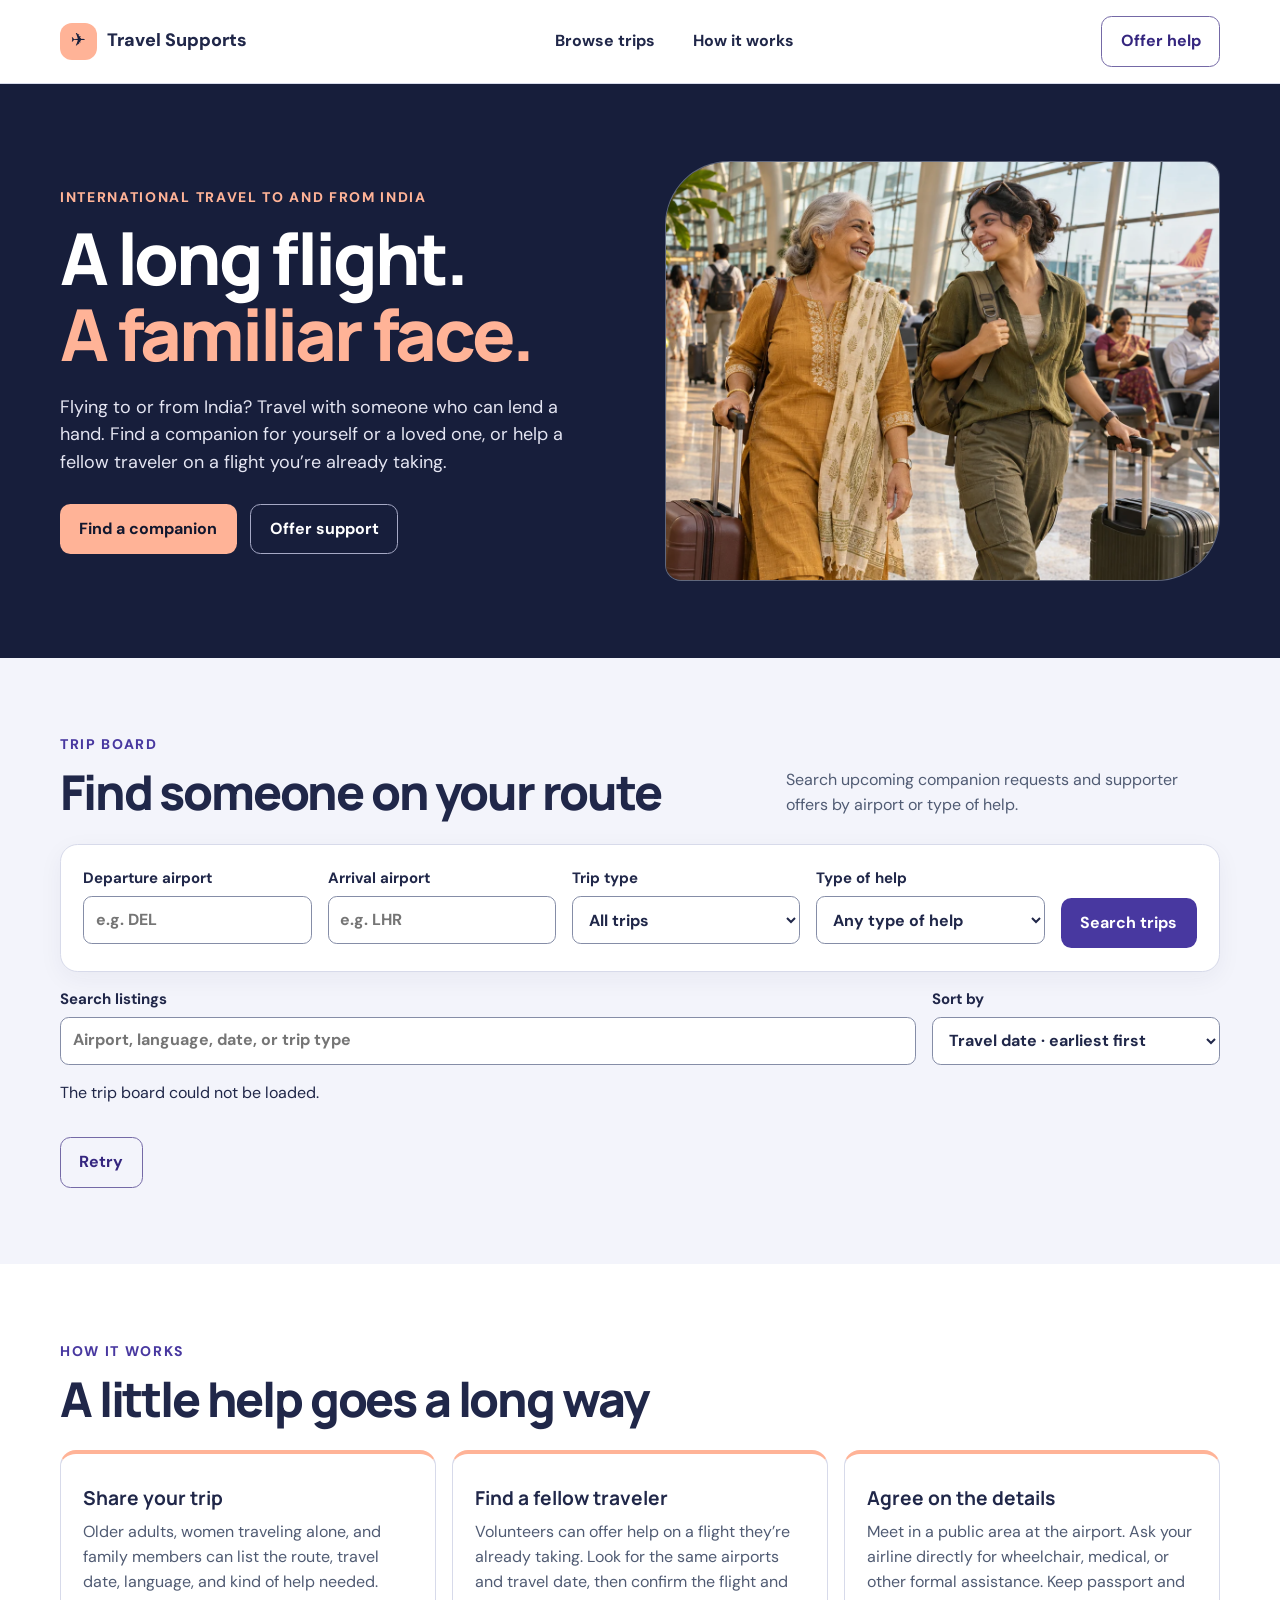
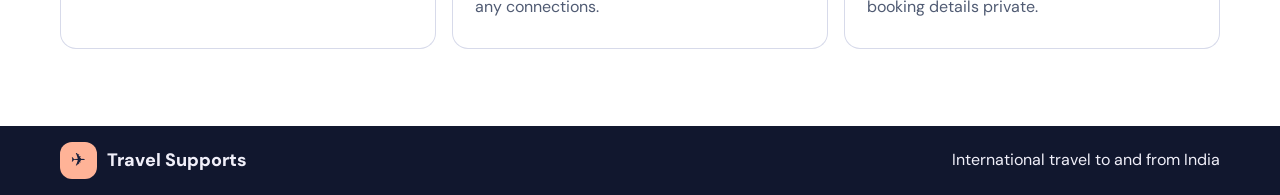
==== web/index.html @ 6b50f904 "Give registration forms a distinct guided layout" ====
<!doctype html>
<html lang="en">
<head>
<meta charset="utf-8">
<meta name="viewport" content="width=device-width, initial-scale=1">
<title>Travel Supports | International travel to and from India</title>
<meta name="description" content="Find a companion or help a fellow traveler on an international flight to or from India.">
<link rel="preconnect" href="https://fonts.googleapis.com">
<link rel="stylesheet" href="https://fonts.googleapis.com/css2?family=DM+Sans:wght@400;500;600;700&family=Manrope:wght@600;700;800&display=swap">
<link rel="stylesheet" href="style.css?v=5">
<script defer src="app.js?v=5"></script>
</head>
<body>
<a class="skip-link" href="#main">Skip to content</a>
<header><nav class="wrap"><a class="brand" href="#"><span aria-hidden="true">✈</span> Travel Supports</a><div class="navlinks"><a href="#trips">Browse trips</a><a href="#how">How it works</a></div><button class="outline" data-role="offer">Offer help</button></nav></header>
<main id="main">
<section class="hero"><div class="wrap hero-layout">
<div class="hero-copy"><p class="eyebrow">INTERNATIONAL TRAVEL TO AND FROM INDIA</p><h1>A long flight.<br><span>A familiar face.</span></h1><p class="intro">Flying to or from India? Travel with someone who can lend a hand. Find a companion for yourself or a loved one, or help a fellow traveler on a flight you’re already taking.</p><div class="actions"><button data-role="request">Find a companion</button><button class="secondary" data-role="offer">Offer support</button></div></div>
<figure class="hero-photo"><img src="airport.webp" alt="Two generations of travelers walking together through an airport" fetchpriority="high"></figure>
</div></section>
<section id="trips" class="board"><div class="wrap">
<div class="section-heading"><div><p class="eyebrow">TRIP BOARD</p><h2>Find someone on your route</h2></div><p>Search upcoming companion requests and supporter offers by airport or type of help.</p></div>
<form id="filters" class="filters">
<label>Departure airport<input name="from" maxlength="3" pattern="[A-Za-z]{3}" placeholder="e.g. DEL" list="filter-from-airports" aria-describedby="filter-from-name" autocomplete="off"><datalist id="filter-from-airports"></datalist><span id="filter-from-name" class="airport-name" aria-live="polite"></span></label>
<label>Arrival airport<input name="to" maxlength="3" pattern="[A-Za-z]{3}" placeholder="e.g. LHR" list="filter-to-airports" aria-describedby="filter-to-name" autocomplete="off"><datalist id="filter-to-airports"></datalist><span id="filter-to-name" class="airport-name" aria-live="polite"></span></label>
<label>Trip type<select name="role"><option value="">All trips</option><option value="request">Looking for help</option><option value="offer">Offering help</option></select></label>
<label>Type of help<select name="support"><option value="">Any type of help</option></select></label>
<button type="submit">Search trips</button>
</form>
<div class="table-controls">
<label>Search listings<input id="tripSearch" type="search" placeholder="Airport, language, date, or trip type"></label>
<label>Sort by<select id="tripSort">
<option value="soonest">Travel date · earliest first</option><option value="latest">Travel date · latest first</option>
<option value="from">Departure airport · A–Z</option><option value="to">Arrival airport · A–Z</option>
<option value="language">Languages spoken · A–Z</option><option value="role">Trip type · A–Z</option>
</select></label>
</div>
<p id="registrationStatus" role="status" tabindex="-1" hidden></p><p id="count" role="status"></p><div id="tripResults" class="trip-results" hidden>
<table class="trip-table" role="table" aria-label="Upcoming trips">
<thead role="rowgroup"><tr role="row">
<th role="columnheader" scope="col">Travel date</th>
<th role="columnheader" scope="col">From</th>
<th role="columnheader" scope="col">To</th>
<th role="columnheader" scope="col">Trip type</th>
<th role="columnheader" scope="col">Languages spoken</th>
</tr></thead>
<tbody id="tripRows" role="rowgroup"></tbody>
</table>
</div><button id="retryTrips" class="outline board-more" type="button" hidden>Retry</button>
</div></section>
<section id="how" class="wrap guide">
<p class="eyebrow">HOW IT WORKS</p><h2>A little help goes a long way</h2>
<div class="steps"><article><h3>Share your trip</h3><p>Older adults, women traveling alone, and family members can list the route, travel date, language, and kind of help needed.</p></article><article><h3>Find a fellow traveler</h3><p>Volunteers can offer help on a flight they’re already taking. Look for the same airports and travel date, then confirm the flight and any connections.</p></article><article><h3>Agree on the details</h3><p>Meet in a public area at the airport. Ask your airline directly for wheelchair, medical, or other formal assistance. Keep passport and booking details private.</p></article></div>
</section>
</main>
<footer><div class="wrap"><a class="brand" href="#"><span aria-hidden="true">✈</span> Travel Supports</a><p>International travel to and from India</p></div></footer>
<dialog id="editor" class="registration-dialog" aria-labelledby="formTitle">
<form id="tripForm" novalidate>
<div class="registration-header">
<button type="button" class="close outline" aria-label="Close form">×</button>
<h2 id="formTitle"></h2>
<ol class="registration-progress" aria-label="Registration progress">
<li>Route</li><li>Contact</li><li>Preferences</li><li>Review</li>
</ol>
</div>
<div class="registration-body">
<section class="registration-step" aria-labelledby="routeHeading">
<h3 id="routeHeading" tabindex="-1">Where are you flying?</h3>
<div class="fields route-fields">
<label>Travel direction<select name="direction" required><option value="outbound">India to another country</option><option value="inbound">Another country to India</option></select></label>
<label>Departure date<input name="date" type="date" required></label>
<label>Departure airport code<input name="from" maxlength="3" pattern="[A-Za-z]{3}" placeholder="e.g. HYD" list="trip-from-airports" aria-describedby="trip-from-name" autocomplete="off" required><datalist id="trip-from-airports"></datalist><span id="trip-from-name" class="airport-name" aria-live="polite"></span></label>
<label>Arrival airport code<input name="to" maxlength="3" pattern="[A-Za-z]{3}" placeholder="e.g. LHR" list="trip-to-airports" aria-describedby="trip-to-name" autocomplete="off" required><datalist id="trip-to-airports"></datalist><span id="trip-to-name" class="airport-name" aria-live="polite"></span></label>
<label>Departure city (optional)<input name="fromCity" maxlength="80" placeholder="e.g. Hyderabad"></label>
<label>Arrival city (optional)<input name="toCity" maxlength="80" placeholder="e.g. London"></label>
<label>Date flexibility<select name="flex"><option value="0">Travel date is fixed</option><option value="1">Within 1 day</option><option value="3">Within 3 days</option></select></label>
</div>
<details class="itinerary">
<summary>Add flight details (optional)</summary>
<div class="fields">
<label>Airline for first departure (optional)<input name="airline" maxlength="80" placeholder="e.g. Air India"></label>
<label>Departure time, local (optional)<input name="departureTime" type="time"></label>
<label>First flight number (optional)<input name="flight" maxlength="15" placeholder="e.g. EK 525"></label>
<label>First connecting flight (optional)<input name="connectingFlight1" maxlength="40" placeholder="e.g. EK 201 (DXB)"></label>
<label>Second connecting flight (optional)<input name="connectingFlight2" maxlength="40" placeholder="e.g. UA 178 (JFK)"></label>
<label>Connecting airport code (optional)<input name="connection" maxlength="3" pattern="[A-Za-z]{3}" placeholder="e.g. DOH"></label>
</div>
</details>
</section>
<section class="registration-step" aria-labelledby="contactHeading" hidden>
<h3 id="contactHeading" tabindex="-1">How can we reach you?</h3>
<p>Your contact details are available to the site operator and stay off the public trip board.</p>
<div class="fields">
<label>Full name<input name="name" autocomplete="name" required maxlength="100"></label>
<label>Email<input name="email" type="email" autocomplete="email" maxlength="254" required></label>
<label>Contact number outside India (optional)<input name="phoneAbroad" type="tel" autocomplete="tel" maxlength="25" placeholder="e.g. +1 …"></label>
<label>Contact number in India (optional)<input name="phoneIndia" type="tel" maxlength="25" placeholder="e.g. +91 …"></label>
</div>
</section>
<section class="registration-step" aria-labelledby="preferencesHeading" hidden>
<h3 id="preferencesHeading" tabindex="-1"></h3>
<div class="fields">
<label id="tripForLabel">Who needs a companion?<select name="traveler"><option value="">Choose if applicable</option><option value="Myself">Myself</option><option value="A family member or friend">A family member or friend</option></select></label>
<label>Languages spoken<input name="language" required maxlength="50" placeholder="e.g. Hindi, English"></label>
<label id="scopeLabel">Where can you help?<select name="scope"><option value="">Choose if applicable</option><option value="Departure airport only">Departure airport only</option><option value="A connecting airport only">A connecting airport only</option><option value="Arrival airport only">Arrival airport only</option><option value="Throughout the journey">Throughout the journey</option></select></label>
<label id="elderLabel">Comfortable assisting older travelers?<select name="elder"><option value="">Choose an option</option><option value="yes">Yes</option><option value="no">No</option></select></label>
<label id="paymentLabel">Offer support for free or for a fee?<select name="payment"><option value="">Choose an option</option><option value="free">Free</option><option value="charge">Charge a fee</option></select></label>
</div>
<fieldset><legend id="supportLegend">Types of help</legend><div id="supportChoices" class="support-choices"></div></fieldset>
<label><span id="notesLabel">Trip notes</span><textarea name="help" maxlength="240" rows="3" placeholder="e.g. Finding the gate and getting to baggage claim"></textarea></label>
<p class="registration-note">Keep passport and booking details out of your notes.</p>
</section>
<section class="registration-step" aria-labelledby="reviewHeading" hidden>
<h3 id="reviewHeading" tabindex="-1">Review and share</h3>
<dl class="trip-preview">
<div><dt>Route</dt><dd id="reviewRoute"></dd></div>
<div><dt>Departure</dt><dd id="reviewDate"></dd></div>
<div><dt>Contact email</dt><dd id="reviewEmail"></dd></div>
</dl>
<label class="publish-choice"><input name="publish" type="checkbox"> List my trip on the public board. This shares the airports, date, trip type, and types of help.</label>
<label class="publish-choice"><input name="shareLanguage" type="checkbox" disabled> Also show my spoken languages on the public board.</label>
</section>
<p id="formStatus" role="status"></p>
</div>
<div class="registration-footer">
<button id="previousStep" type="button" class="outline" hidden>Back</button>
<button id="continueStep" type="submit">Continue</button>
</div>
</form>
</dialog>
</body></html>
---- web/style.css ----
:root {
  color-scheme: light;
  --navy: #171e3b;
  --navy-deep: #11172e;
  --ink: #202749;
  --muted: #505b73;
  --paper: #ffffff;
  --wash: #f3f4fb;
  --line: #d7daea;
  --purple: #4838a0;
  --purple-deep: #35267f;
  --peach: #ffb397;
  --peach-light: #fff0e9;
  font-family: "DM Sans", system-ui, sans-serif;
  line-height: 1.55;
  color: var(--ink);
  background: var(--paper);
}
* { box-sizing: border-box; }
[hidden] { display: none !important; }
body { margin: 0; }
a { color: inherit; text-decoration: none; }
a:hover { text-decoration: underline; text-underline-offset: .22em; }
button, input, select, textarea { font: inherit; }
button {
  min-height: 48px;
  padding: .75rem 1.15rem;
  border: 1px solid transparent;
  border-radius: .65rem;
  background: var(--purple);
  color: white;
  font-weight: 700;
  cursor: pointer;
}
button:hover { background: var(--purple-deep); }
button:disabled { cursor: wait; opacity: .65; }
button.outline { background: transparent; border-color: #7469a6; color: var(--purple-deep); }
button.outline:hover { background: var(--wash); }
:focus-visible { outline: 3px solid #6b4ccb; outline-offset: 3px; }
.wrap { width: min(1160px, calc(100% - 3rem)); margin-inline: auto; }
.skip-link { position: absolute; left: 1rem; top: 1rem; transform: translateY(-180%); background: white; padding: .75rem; z-index: 2; }
.skip-link:focus { transform: none; }
header { border-bottom: 1px solid var(--line); }
nav, footer .wrap {
  display: flex;
  align-items: center;
  justify-content: space-between;
  gap: 1rem;
  padding-block: 1rem;
}
.navlinks, .actions { display: flex; gap: .85rem; flex-wrap: wrap; }
.navlinks { gap: clamp(1rem, 3vw, 2.5rem); font-weight: 700; }
.brand { display: inline-flex; align-items: center; gap: .65rem; font-size: 1.125rem; font-weight: 800; white-space: nowrap; }
.brand span {
  display: grid;
  place-items: center;
  width: 2.3rem;
  height: 2.3rem;
  border-radius: .75rem;
  background: var(--peach);
  color: var(--navy);
}
.hero { background: var(--navy); color: white; }
.hero-layout {
  display: grid;
  grid-template-columns: minmax(0, 1fr) minmax(0, 1.05fr);
  align-items: center;
  gap: clamp(2rem, 6vw, 5rem);
  padding-block: clamp(2.75rem, 6vw, 5rem);
}
.eyebrow { margin: 0 0 .7rem; font-size: .875rem; font-weight: 800; letter-spacing: .12em; color: var(--purple); }
.hero .eyebrow, h1 span { color: var(--peach); }
h1, h2, h3 { font-family: Manrope, "DM Sans", system-ui, sans-serif; }
h1, h2 { margin: 0; line-height: 1.06; letter-spacing: -.045em; font-weight: 800; }
h1 { font-size: clamp(2.75rem, 5.6vw, 5rem); }
h2 { font-size: clamp(2rem, 4vw, 3rem); }
.intro { max-width: 32rem; margin: 1.35rem 0 1.65rem; font-size: 1.125rem; color: #e4e5f2; }
.hero button { background: var(--peach); color: var(--navy-deep); }
.hero button:hover { background: #ffc6af; }
.hero button.secondary { background: transparent; color: white; border-color: #a6a9c5; }
.hero button.secondary:hover { background: #30385a; }
.hero :focus-visible { outline-color: var(--peach); }
.hero-photo {
  min-width: 0;
  margin: 0;
  overflow: hidden;
  border-radius: 4rem 1rem 4rem 1rem;
  border: 1px solid #ffffff38;
  background: #343d57;
  aspect-ratio: 1.32;
}
.hero-photo img { width: 100%; height: 100%; display: block; object-fit: cover; object-position: center 45%; }
.board { background: var(--wash); padding-block: clamp(2.75rem, 6vw, 4.75rem); }
.section-heading { display: grid; grid-template-columns: minmax(0, 1.6fr) minmax(0, 1fr); gap: 1rem 2rem; align-items: end; }
.section-heading p:last-child { margin: 0; color: var(--muted); max-width: 29rem; }
.filters, .fields, .cards, .steps { display: grid; gap: 1rem; }
.filters {
  grid-template-columns: repeat(4, minmax(0, 1fr)) auto;
  align-items: start;
  margin-top: 1.65rem;
  padding: 1.4rem;
  border: 1px solid var(--line);
  border-radius: 1.1rem;
  background: var(--paper);
  box-shadow: 0 7px 24px #23204d0d;
}
.filters button { margin-top: 1.9rem; }
label { display: flex; flex-direction: column; gap: .35rem; min-width: 0; font-size: .9375rem; font-weight: 700; }
select, input, textarea {
  width: 100%;
  min-height: 48px;
  padding: .65rem .72rem;
  border: 1px solid #858da7;
  border-radius: .55rem;
  background: white;
  color: var(--ink);
  font-size: 1rem;
}
select { padding-right: .5rem; }
textarea { resize: vertical; }
.cards, .steps { grid-template-columns: repeat(3, minmax(0, 1fr)); }
.card, .steps article {
  padding: 1.35rem;
  border: 1px solid var(--line);
  border-radius: 1rem;
  background: white;
  overflow-wrap: anywhere;
}
.card h3, .steps h3 { margin: .6rem 0; font-size: 1.2rem; line-height: 1.3; }
.card p, .steps p { margin: .45rem 0; color: var(--muted); }
.badge { display: inline-block; padding: .23rem .65rem; border-radius: 1rem; background: var(--wash); color: var(--purple-deep); font-size: .875rem; font-weight: 700; }
.guide { padding-block: clamp(2.75rem, 6vw, 5rem); }
.steps { margin-top: 1.6rem; }
.steps article { border-top: 4px solid var(--peach); }
footer { background: var(--navy-deep); color: #f0eff9; }
footer p { margin-block: .4rem; }
footer :focus-visible { outline-color: var(--peach); }
dialog {
  width: min(650px, calc(100% - 2rem));
  max-height: 90dvh;
  padding: clamp(1rem, 3vw, 2rem);
  border: 1px solid var(--line);
  border-radius: 1rem;
  color: var(--ink);
  background: var(--paper);
}
dialog p { color: var(--muted); }
dialog::backdrop { background: #11172ebf; }
.close { float: right; margin-left: .65rem; min-width: 48px; padding: .15rem .6rem; font-size: 1.5rem; }
.fields { grid-template-columns: repeat(2, minmax(0, 1fr)); margin-block: 1rem; }
fieldset { min-width: 0; margin: 0 0 1rem; padding: .8rem; border: 1px solid var(--line); border-radius: .75rem; }
legend { padding-inline: .25rem; font-weight: 800; }
.support-choices { display: grid; grid-template-columns: repeat(2, minmax(0, 1fr)); gap: .2rem .8rem; }
.support-choices label, .publish-choice { flex-direction: row; align-items: center; min-height: 44px; font-weight: 500; }
.support-choices input, .publish-choice input { flex: none; width: 1.2rem; height: 1.2rem; min-height: 0; accent-color: var(--purple); }
.publish-choice { margin-top: 1rem; padding: .6rem; background: var(--wash); border-radius: .55rem; }
.support-tags { display: flex; flex-wrap: wrap; gap: .4rem; margin: .7rem 0 0; padding: 0; list-style: none; }
.support-tags li { padding: .2rem .5rem; border-radius: .4rem; background: var(--peach-light); font-size: .875rem; }
.airport-name { font-size: .875rem; color: var(--muted); font-weight: 500; }
.airport-name:empty, #formStatus:empty { display: none; }
.board-more { margin-top: 1rem; }
#registrationStatus { padding: .8rem 1rem; border: 1px solid #9c8dcf; border-radius: .65rem; background: white; overflow-wrap: anywhere; }
@media (max-width: 1000px) {
  .filters { grid-template-columns: repeat(2, minmax(0, 1fr)); }
  .filters button { margin-top: 0; justify-self: start; }
  .cards { grid-template-columns: repeat(2, minmax(0, 1fr)); }
}
@media (max-width: 700px) {
  .wrap { width: calc(100% - 2rem); }
  .navlinks { display: none; }
  .hero-layout, .section-heading, .steps { grid-template-columns: 1fr; }
  .hero-photo { max-height: 360px; border-radius: 2.25rem .8rem 2.25rem .8rem; }
}
@media (max-width: 460px) {
  .cards, .filters, .fields, .support-choices { grid-template-columns: 1fr; }
  .filters button { justify-self: stretch; }
  footer .wrap { flex-wrap: wrap; }
}

.trip-results {
  border: 1px solid var(--line);
  border-radius: 1rem;
  background: var(--paper);
  overflow: hidden;
}
.trip-table { width: 100%; border-collapse: collapse; text-align: left; }
.trip-table th, .trip-table td { padding: .8rem .95rem; vertical-align: top; overflow-wrap: anywhere; }
.trip-table th { color: var(--navy); background: #e8e9f6; font-size: .875rem; }
.trip-table td { border-top: 1px solid var(--line); }
.trip-table tbody tr:nth-child(even) { background: #fafaff; }
.trip-table time { white-space: nowrap; }
.trip-table .support-tags { margin: 0; }
.trip-cell-label { display: none; }

@media (max-width: 760px) {
  .trip-results { border: 0; background: transparent; }
  .trip-table, .trip-table tbody { display: block; }
  .trip-table thead {
    position: absolute;
    width: 1px;
    height: 1px;
    overflow: hidden;
    clip-path: inset(50%);
  }
  .trip-table tbody { display: grid; gap: .75rem; }
  .trip-table tbody tr {
    display: block;
    padding: .65rem .85rem;
    background: var(--paper);
    border: 1px solid var(--line);
    border-radius: .85rem;
  }
  .trip-table td {
    display: grid;
    grid-template-columns: minmax(5.5rem, 34%) minmax(0, 1fr);
    align-items: start;
    justify-items: start;
    gap: .6rem;
    padding: .4rem 0;
    border: 0;
  }
  .trip-cell-label { display: inline; color: var(--muted); font-size: .875rem; font-weight: 700; }
}

.table-controls {
  display: flex;
  flex-wrap: wrap;
  gap: .8rem 1rem;
  margin-top: 1rem;
}
.table-controls label:first-child { flex: 1 1 18rem; }
.table-controls label:last-child { flex: 0 1 18rem; }

.registration-dialog {
  --form-accent: #4838a0;
  --form-accent-hover: #35267f;
  --form-tint: #eeebfa;
  --form-banner: #211b45;
  width: min(690px, calc(100% - 2rem));
  max-height: 92dvh;
  padding: 0;
  border: 0;
  border-radius: 1.1rem;
  box-shadow: 0 24px 65px #11172e55;
}
.registration-dialog[data-role="offer"] {
  --form-accent: #136259;
  --form-accent-hover: #0d4e47;
  --form-tint: #e6f5f1;
  --form-banner: #123b3a;
}
.registration-header {
  padding: 1.45rem clamp(1rem, 4vw, 2rem) 1.15rem;
  background: var(--form-banner);
  color: white;
}
.registration-header h2 { font-size: clamp(1.7rem, 4vw, 2.5rem); }
.registration-header .close { color: white; border-color: #ffffff70; }
.registration-header .close:hover { background: #ffffff22; }
.registration-header :focus-visible { outline-color: white; }
.registration-progress {
  display: grid;
  grid-template-columns: repeat(4, minmax(0, 1fr));
  margin: 1.15rem 0 0;
  padding: 0;
  gap: .4rem;
  list-style: none;
}
.registration-progress li {
  border-top: 3px solid #ffffff40;
  padding-top: .4rem;
  color: #e4e0ef;
  font-size: .875rem;
}
.registration-progress .complete { border-color: #ffffff85; }
.registration-progress [aria-current="step"] {
  border-color: var(--peach);
  color: white;
  font-weight: 800;
}
.registration-body { padding: 1.35rem clamp(1rem, 4vw, 2rem) .85rem; }
.registration-step h3 {
  margin: 0 0 .75rem;
  font-size: clamp(1.25rem, 3vw, 1.55rem);
  line-height: 1.25;
}
.registration-step h3:focus { outline: none; }
.registration-note { margin: .5rem 0 0; font-size: .9375rem; }
.itinerary {
  padding: .75rem 1rem;
  background: var(--form-tint);
  border-radius: .65rem;
}
.itinerary summary { font-weight: 700; cursor: pointer; }
.itinerary .fields { margin-bottom: .25rem; }
.trip-preview {
  margin: .75rem 0 1rem;
  padding: .3rem 1rem;
  border-radius: .7rem;
  background: var(--form-tint);
}
.trip-preview div {
  display: grid;
  grid-template-columns: minmax(6rem, 1fr) minmax(0, 2fr);
  gap: .65rem;
  padding-block: .65rem;
}
.trip-preview div + div { border-top: 1px solid var(--line); }
.trip-preview dt { font-weight: 700; }
.trip-preview dd { margin: 0; overflow-wrap: anywhere; }
.registration-footer {
  position: sticky;
  bottom: 0;
  display: flex;
  justify-content: flex-end;
  gap: .65rem;
  padding: .85rem clamp(1rem, 4vw, 2rem);
  border-top: 1px solid var(--line);
  background: white;
}
.registration-footer button[type="submit"] { background: var(--form-accent); }
.registration-footer button[type="submit"]:hover { background: var(--form-accent-hover); }
.registration-footer button.outline { color: var(--form-accent); border-color: var(--form-accent); }
@media (max-width: 460px) {
  .registration-dialog { width: calc(100% - 1rem); }
  .registration-progress li { font-size: .8rem; }
  .registration-footer button[type="submit"] { flex: 1; }
}
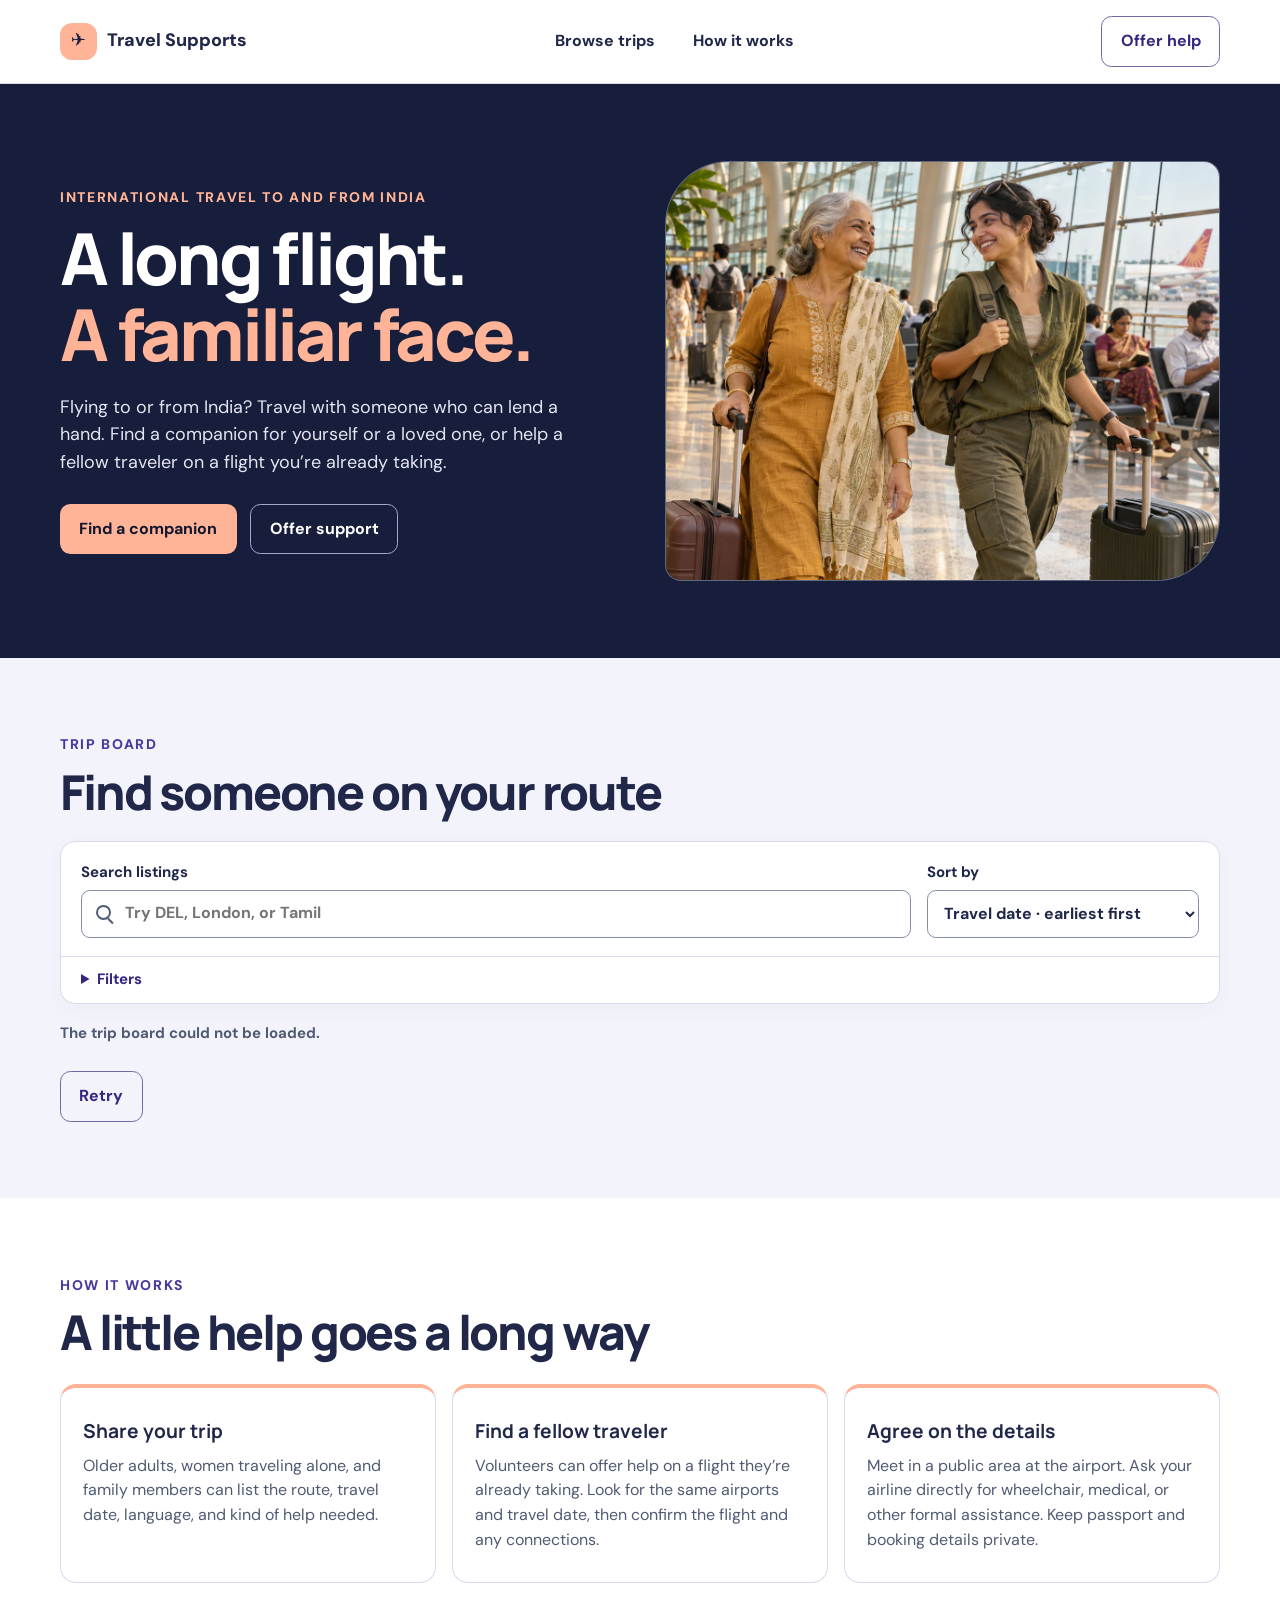
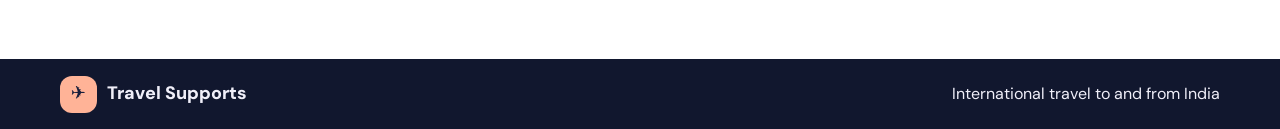
==== commit cd3c4030: "Refine trip board search and table design" ====
--- a/web/index.html
+++ b/web/index.html
@@ -7,57 +7,20 @@
 <meta name="description" content="Find a companion or help a fellow traveler on an international flight to or from India.">
 <link rel="preconnect" href="https://fonts.googleapis.com">
 <link rel="stylesheet" href="https://fonts.googleapis.com/css2?family=DM+Sans:wght@400;500;600;700&family=Manrope:wght@600;700;800&display=swap">
-<link rel="stylesheet" href="style.css?v=5">
-<script defer src="app.js?v=5"></script>
+<link rel="stylesheet" href="style.css?v=10">
+<script defer src="app.js?v=10"></script>
 </head>
 <body>
 <a class="skip-link" href="#main">Skip to content</a>
-<header><nav class="wrap"><a class="brand" href="#"><span aria-hidden="true">✈</span> Travel Supports</a><div class="navlinks"><a href="#trips">Browse trips</a><a href="#how">How it works</a></div><button class="outline" data-role="offer">Offer help</button></nav></header>
+<header><nav class="wrap"><a class="brand" href="#"><span aria-hidden="true">✈</span> Travel Supports</a><div class="navlinks"><a href="#trips">Browse trips</a><a href="#how">How it works</a></div><button class="outline" aria-controls="registration" aria-expanded="false" data-role="offer">Offer help</button></nav></header>
 <main id="main">
 <section class="hero"><div class="wrap hero-layout">
-<div class="hero-copy"><p class="eyebrow">INTERNATIONAL TRAVEL TO AND FROM INDIA</p><h1>A long flight.<br><span>A familiar face.</span></h1><p class="intro">Flying to or from India? Travel with someone who can lend a hand. Find a companion for yourself or a loved one, or help a fellow traveler on a flight you’re already taking.</p><div class="actions"><button data-role="request">Find a companion</button><button class="secondary" data-role="offer">Offer support</button></div></div>
+<div class="hero-copy"><p class="eyebrow">INTERNATIONAL TRAVEL TO AND FROM INDIA</p><h1>A long flight.<br><span>A familiar face.</span></h1><p class="intro">Flying to or from India? Travel with someone who can lend a hand. Find a companion for yourself or a loved one, or help a fellow traveler on a flight you’re already taking.</p><div class="actions"><button aria-controls="registration" aria-expanded="false" data-role="request">Find a companion</button><button class="secondary" aria-controls="registration" aria-expanded="false" data-role="offer">Offer support</button></div></div>
 <figure class="hero-photo"><img src="airport.webp" alt="Two generations of travelers walking together through an airport" fetchpriority="high"></figure>
 </div></section>
-<section id="trips" class="board"><div class="wrap">
-<div class="section-heading"><div><p class="eyebrow">TRIP BOARD</p><h2>Find someone on your route</h2></div><p>Search upcoming companion requests and supporter offers by airport or type of help.</p></div>
-<form id="filters" class="filters">
-<label>Departure airport<input name="from" maxlength="3" pattern="[A-Za-z]{3}" placeholder="e.g. DEL" list="filter-from-airports" aria-describedby="filter-from-name" autocomplete="off"><datalist id="filter-from-airports"></datalist><span id="filter-from-name" class="airport-name" aria-live="polite"></span></label>
-<label>Arrival airport<input name="to" maxlength="3" pattern="[A-Za-z]{3}" placeholder="e.g. LHR" list="filter-to-airports" aria-describedby="filter-to-name" autocomplete="off"><datalist id="filter-to-airports"></datalist><span id="filter-to-name" class="airport-name" aria-live="polite"></span></label>
-<label>Trip type<select name="role"><option value="">All trips</option><option value="request">Looking for help</option><option value="offer">Offering help</option></select></label>
-<label>Type of help<select name="support"><option value="">Any type of help</option></select></label>
-<button type="submit">Search trips</button>
-</form>
-<div class="table-controls">
-<label>Search listings<input id="tripSearch" type="search" placeholder="Airport, language, date, or trip type"></label>
-<label>Sort by<select id="tripSort">
-<option value="soonest">Travel date · earliest first</option><option value="latest">Travel date · latest first</option>
-<option value="from">Departure airport · A–Z</option><option value="to">Arrival airport · A–Z</option>
-<option value="language">Languages spoken · A–Z</option><option value="role">Trip type · A–Z</option>
-</select></label>
-</div>
-<p id="registrationStatus" role="status" tabindex="-1" hidden></p><p id="count" role="status"></p><div id="tripResults" class="trip-results" hidden>
-<table class="trip-table" role="table" aria-label="Upcoming trips">
-<thead role="rowgroup"><tr role="row">
-<th role="columnheader" scope="col">Travel date</th>
-<th role="columnheader" scope="col">From</th>
-<th role="columnheader" scope="col">To</th>
-<th role="columnheader" scope="col">Trip type</th>
-<th role="columnheader" scope="col">Languages spoken</th>
-</tr></thead>
-<tbody id="tripRows" role="rowgroup"></tbody>
-</table>
-</div><button id="retryTrips" class="outline board-more" type="button" hidden>Retry</button>
-</div></section>
-<section id="how" class="wrap guide">
-<p class="eyebrow">HOW IT WORKS</p><h2>A little help goes a long way</h2>
-<div class="steps"><article><h3>Share your trip</h3><p>Older adults, women traveling alone, and family members can list the route, travel date, language, and kind of help needed.</p></article><article><h3>Find a fellow traveler</h3><p>Volunteers can offer help on a flight they’re already taking. Look for the same airports and travel date, then confirm the flight and any connections.</p></article><article><h3>Agree on the details</h3><p>Meet in a public area at the airport. Ask your airline directly for wheelchair, medical, or other formal assistance. Keep passport and booking details private.</p></article></div>
-</section>
-</main>
-<footer><div class="wrap"><a class="brand" href="#"><span aria-hidden="true">✈</span> Travel Supports</a><p>International travel to and from India</p></div></footer>
-<dialog id="editor" class="registration-dialog" aria-labelledby="formTitle">
+<section id="registration" class="registration-section" aria-labelledby="formTitle" hidden>
 <form id="tripForm" novalidate>
 <div class="registration-header">
-<button type="button" class="close outline" aria-label="Close form">×</button>
 <h2 id="formTitle"></h2>
 <ol class="registration-progress" aria-label="Registration progress">
 <li>Route</li><li>Contact</li><li>Preferences</li><li>Review</li>
@@ -123,9 +86,65 @@
 <p id="formStatus" role="status"></p>
 </div>
 <div class="registration-footer">
+<button id="cancelRegistration" type="button" class="outline">Cancel</button>
 <button id="previousStep" type="button" class="outline" hidden>Back</button>
 <button id="continueStep" type="submit">Continue</button>
 </div>
 </form>
-</dialog>
+</section>
+<section id="trips" class="board"><div class="wrap">
+<div class="section-heading">
+<div><p class="eyebrow">TRIP BOARD</p><h2 id="tripBoardTitle">Find someone on your route</h2></div>
+</div>
+<div class="trip-search-panel" role="search" aria-labelledby="tripBoardTitle">
+<div class="table-controls">
+<label class="listing-search">Search listings<span class="listing-search-field"><span class="search-icon" aria-hidden="true"></span><input id="tripSearch" type="search" placeholder="Try DEL, London, or Tamil"></span></label>
+<label>Sort by<select id="tripSort">
+<option value="soonest">Travel date · earliest first</option><option value="latest">Travel date · latest first</option>
+<option value="from">Departure airport · A–Z</option><option value="to">Arrival airport · A–Z</option>
+<option value="language">Languages spoken · A–Z</option><option value="role">Trip type · A–Z</option>
+</select></label>
+</div>
+<details id="tripFilterPanel" class="trip-filter-panel">
+<summary>Filters<span id="activeFilterCount" class="active-filter-count" hidden></span></summary>
+<form id="filters" class="filters">
+<label>Departure airport<input name="from" maxlength="3" pattern="[A-Za-z]{3}" placeholder="e.g. DEL" list="filter-from-airports" aria-describedby="filter-from-name" autocomplete="off"><datalist id="filter-from-airports"></datalist><span id="filter-from-name" class="airport-name" aria-live="polite"></span></label>
+<label>Arrival airport<input name="to" maxlength="3" pattern="[A-Za-z]{3}" placeholder="e.g. LHR" list="filter-to-airports" aria-describedby="filter-to-name" autocomplete="off"><datalist id="filter-to-airports"></datalist><span id="filter-to-name" class="airport-name" aria-live="polite"></span></label>
+<label>Trip type<select name="role"><option value="">All trips</option><option value="request">Looking for help</option><option value="offer">Offering help</option></select></label>
+<label>Type of help<select name="support"><option value="">Any type of help</option></select></label>
+<div class="filter-actions"><button id="resetTripFilters" type="button" class="outline">Reset</button><button type="submit">Apply filters</button></div>
+</form>
+</details>
+</div>
+<p id="registrationStatus" role="status" tabindex="-1" hidden></p><p id="count" class="trip-count" role="status"></p><div id="tripResults" class="trip-results" hidden>
+<table class="trip-table" role="table" aria-label="Upcoming trips">
+<thead role="rowgroup"><tr role="row">
+<th role="columnheader" scope="col">Travel date</th>
+<th role="columnheader" scope="col">Route</th>
+<th role="columnheader" scope="col">Trip type</th>
+<th role="columnheader" scope="col">Languages spoken</th>
+<th role="columnheader" scope="col">Share</th>
+</tr></thead>
+<tbody id="tripRows" role="rowgroup"></tbody>
+</table>
+</div><section id="publicShare" class="outreach card" aria-labelledby="publicShareTitle" hidden>
+<h3 id="publicShareTitle" tabindex="-1">Share this request</h3>
+<label>Community destination<select id="publicDestination"><option value="facebook">Choose a group in Facebook</option></select></label>
+<p id="publicShareHint"></p>
+<label>Post draft<textarea id="publicDraft" rows="5"></textarea></label>
+<div class="actions outreach-actions">
+<button type="button" id="copyPublicPost">Copy post</button>
+<a id="openPublicDestination" target="_blank" rel="noopener noreferrer">Open Facebook share</a>
+<button type="button" id="closePublicShare" class="outline">Close</button>
+</div>
+<p id="publicShareStatus" role="status"></p>
+</section>
+<button id="retryTrips" class="outline board-more" type="button" hidden>Retry</button>
+</div></section>
+<section id="how" class="wrap guide">
+<p class="eyebrow">HOW IT WORKS</p><h2>A little help goes a long way</h2>
+<div class="steps"><article><h3>Share your trip</h3><p>Older adults, women traveling alone, and family members can list the route, travel date, language, and kind of help needed.</p></article><article><h3>Find a fellow traveler</h3><p>Volunteers can offer help on a flight they’re already taking. Look for the same airports and travel date, then confirm the flight and any connections.</p></article><article><h3>Agree on the details</h3><p>Meet in a public area at the airport. Ask your airline directly for wheelchair, medical, or other formal assistance. Keep passport and booking details private.</p></article></div>
+</section>
+</main>
+<footer><div class="wrap"><a class="brand" href="#"><span aria-hidden="true">✈</span> Travel Supports</a><p>International travel to and from India</p></div></footer>
 </body></html>
--- a/web/style.css
+++ b/web/style.css
@@ -91,20 +91,7 @@
 }
 .hero-photo img { width: 100%; height: 100%; display: block; object-fit: cover; object-position: center 45%; }
 .board { background: var(--wash); padding-block: clamp(2.75rem, 6vw, 4.75rem); }
-.section-heading { display: grid; grid-template-columns: minmax(0, 1.6fr) minmax(0, 1fr); gap: 1rem 2rem; align-items: end; }
-.section-heading p:last-child { margin: 0; color: var(--muted); max-width: 29rem; }
 .filters, .fields, .cards, .steps { display: grid; gap: 1rem; }
-.filters {
-  grid-template-columns: repeat(4, minmax(0, 1fr)) auto;
-  align-items: start;
-  margin-top: 1.65rem;
-  padding: 1.4rem;
-  border: 1px solid var(--line);
-  border-radius: 1.1rem;
-  background: var(--paper);
-  box-shadow: 0 7px 24px #23204d0d;
-}
-.filters button { margin-top: 1.9rem; }
 label { display: flex; flex-direction: column; gap: .35rem; min-width: 0; font-size: .9375rem; font-weight: 700; }
 select, input, textarea {
   width: 100%;
@@ -135,18 +122,6 @@
 footer { background: var(--navy-deep); color: #f0eff9; }
 footer p { margin-block: .4rem; }
 footer :focus-visible { outline-color: var(--peach); }
-dialog {
-  width: min(650px, calc(100% - 2rem));
-  max-height: 90dvh;
-  padding: clamp(1rem, 3vw, 2rem);
-  border: 1px solid var(--line);
-  border-radius: 1rem;
-  color: var(--ink);
-  background: var(--paper);
-}
-dialog p { color: var(--muted); }
-dialog::backdrop { background: #11172ebf; }
-.close { float: right; margin-left: .65rem; min-width: 48px; padding: .15rem .6rem; font-size: 1.5rem; }
 .fields { grid-template-columns: repeat(2, minmax(0, 1fr)); margin-block: 1rem; }
 fieldset { min-width: 0; margin: 0 0 1rem; padding: .8rem; border: 1px solid var(--line); border-radius: .75rem; }
 legend { padding-inline: .25rem; font-weight: 800; }
@@ -161,89 +136,159 @@
 .board-more { margin-top: 1rem; }
 #registrationStatus { padding: .8rem 1rem; border: 1px solid #9c8dcf; border-radius: .65rem; background: white; overflow-wrap: anywhere; }
 @media (max-width: 1000px) {
-  .filters { grid-template-columns: repeat(2, minmax(0, 1fr)); }
-  .filters button { margin-top: 0; justify-self: start; }
   .cards { grid-template-columns: repeat(2, minmax(0, 1fr)); }
 }
 @media (max-width: 700px) {
   .wrap { width: calc(100% - 2rem); }
   .navlinks { display: none; }
-  .hero-layout, .section-heading, .steps { grid-template-columns: 1fr; }
+  .hero-layout, .steps { grid-template-columns: 1fr; }
   .hero-photo { max-height: 360px; border-radius: 2.25rem .8rem 2.25rem .8rem; }
 }
 @media (max-width: 460px) {
-  .cards, .filters, .fields, .support-choices { grid-template-columns: 1fr; }
-  .filters button { justify-self: stretch; }
+  .cards, .fields, .support-choices { grid-template-columns: 1fr; }
   footer .wrap { flex-wrap: wrap; }
 }
 
+.trip-search-panel {
+  margin-top: 1.5rem;
+  border: 1px solid var(--line);
+  border-radius: .95rem;
+  background: var(--paper);
+  box-shadow: 0 5px 18px #23204d0a;
+}
+.table-controls {
+  display: grid;
+  grid-template-columns: minmax(0, 1fr) minmax(14rem, 17rem);
+  gap: 1rem;
+  padding: 1.15rem 1.25rem;
+}
+.listing-search-field { position: relative; }
+.listing-search-field input { padding-inline-start: 2.7rem; }
+.search-icon {
+  position: absolute;
+  top: 50%;
+  inset-inline-start: .95rem;
+  width: .95rem;
+  height: .95rem;
+  transform: translateY(-60%);
+  border: 2px solid var(--muted);
+  border-radius: 50%;
+  pointer-events: none;
+}
+.search-icon::after {
+  position: absolute;
+  bottom: -.24rem;
+  right: -.27rem;
+  width: .42rem;
+  height: 2px;
+  transform: rotate(45deg);
+  background: var(--muted);
+  content: "";
+}
+.trip-filter-panel { border-top: 1px solid var(--line); }
+.trip-filter-panel summary {
+  padding: .7rem 1.25rem;
+  cursor: pointer;
+  color: var(--purple-deep);
+  font-size: .9375rem;
+  font-weight: 700;
+}
+.active-filter-count {
+  margin-inline-start: .55rem;
+  padding: .12rem .5rem;
+  border-radius: 1rem;
+  background: #ece9fb;
+  color: var(--purple-deep);
+  font-size: .875rem;
+}
+.filters {
+  grid-template-columns: repeat(4, minmax(0, 1fr));
+  align-items: start;
+  padding: .25rem 1.25rem 1rem;
+}
+.filter-actions { grid-column: 1 / -1; display: flex; justify-content: flex-end; gap: .55rem; }
+.trip-count { margin: 1.15rem 0 .6rem; color: var(--muted); font-weight: 700; font-size: .9375rem; }
 .trip-results {
   border: 1px solid var(--line);
-  border-radius: 1rem;
+  border-radius: .95rem;
   background: var(--paper);
   overflow: hidden;
 }
 .trip-table { width: 100%; border-collapse: collapse; text-align: left; }
-.trip-table th, .trip-table td { padding: .8rem .95rem; vertical-align: top; overflow-wrap: anywhere; }
-.trip-table th { color: var(--navy); background: #e8e9f6; font-size: .875rem; }
-.trip-table td { border-top: 1px solid var(--line); }
-.trip-table tbody tr:nth-child(even) { background: #fafaff; }
-.trip-table time { white-space: nowrap; }
-.trip-table .support-tags { margin: 0; }
+.trip-table th, .trip-table td { padding: .85rem 1rem; vertical-align: middle; overflow-wrap: anywhere; }
+.trip-table th {
+  border-bottom: 1px solid var(--line);
+  color: var(--muted);
+  background: #f8f8fc;
+  font-size: .875rem;
+}
+.trip-table td { border-bottom: 1px solid var(--line); }
+.trip-table tbody tr:last-child td { border-bottom: 0; }
+.trip-table tbody tr:hover, .trip-table tbody tr:focus-within { background: #fafaff; }
+.trip-table th:nth-child(2) { width: 43%; }
+.trip-table th:last-child, .trip-table td:last-child { text-align: right; }
+.trip-table time { white-space: nowrap; font-weight: 700; }
 .trip-cell-label { display: none; }
-
-@media (max-width: 760px) {
+.trip-route { display: grid; grid-template-columns: minmax(0, 1fr) auto minmax(0, 1fr); gap: .65rem; }
+.trip-airport { display: grid; align-content: start; gap: .15rem; }
+.trip-airport-code { font-size: 1rem; letter-spacing: .035em; }
+.trip-airport-name, .trip-route-divider, .trip-muted { color: var(--muted); }
+.trip-airport-name { font-size: .875rem; line-height: 1.3; }
+.trip-route-divider { font-size: .875rem; }
+.trip-badge { border-radius: .45rem; }
+.trip-badge[data-role="request"] { background: #eeebfb; color: #3e2f83; }
+.trip-badge[data-role="offer"] { background: #e6f5f1; color: #16544d; }
+.trip-share-button { white-space: nowrap; min-height: 44px; padding: .45rem .7rem; font-size: .875rem; }
+
+@media (max-width: 820px) {
+  .filters { grid-template-columns: repeat(2, minmax(0, 1fr)); }
   .trip-results { border: 0; background: transparent; }
   .trip-table, .trip-table tbody { display: block; }
-  .trip-table thead {
-    position: absolute;
-    width: 1px;
-    height: 1px;
-    overflow: hidden;
-    clip-path: inset(50%);
-  }
+  .trip-table thead { position: absolute; width: 1px; height: 1px; overflow: hidden; clip-path: inset(50%); }
   .trip-table tbody { display: grid; gap: .75rem; }
   .trip-table tbody tr {
     display: block;
-    padding: .65rem .85rem;
+    padding: .5rem .85rem;
     background: var(--paper);
     border: 1px solid var(--line);
     border-radius: .85rem;
   }
   .trip-table td {
     display: grid;
-    grid-template-columns: minmax(5.5rem, 34%) minmax(0, 1fr);
-    align-items: start;
+    grid-template-columns: minmax(5.5rem, 30%) minmax(0, 1fr);
     justify-items: start;
+    align-items: center;
     gap: .6rem;
-    padding: .4rem 0;
+    padding: .45rem 0;
     border: 0;
+    text-align: left;
   }
+  .trip-table td:last-child { text-align: left; }
+  .trip-table td + td { border-top: 1px solid var(--line); }
   .trip-cell-label { display: inline; color: var(--muted); font-size: .875rem; font-weight: 700; }
 }
-
-.table-controls {
-  display: flex;
-  flex-wrap: wrap;
-  gap: .8rem 1rem;
-  margin-top: 1rem;
-}
-.table-controls label:first-child { flex: 1 1 18rem; }
-.table-controls label:last-child { flex: 0 1 18rem; }
-
-.registration-dialog {
+@media (max-width: 530px) {
+  .table-controls, .filters { grid-template-columns: 1fr; }
+  .table-controls, .filters { padding-inline: .9rem; }
+  .trip-filter-panel summary { padding-inline: .9rem; }
+  .trip-route { grid-template-columns: minmax(0, 1fr); gap: .25rem; }
+  .trip-airport { grid-template-columns: auto minmax(0, 1fr); gap: .45rem; align-items: baseline; }
+}
+
+.registration-section {
   --form-accent: #4838a0;
   --form-accent-hover: #35267f;
   --form-tint: #eeebfa;
   --form-banner: #211b45;
-  width: min(690px, calc(100% - 2rem));
-  max-height: 92dvh;
-  padding: 0;
-  border: 0;
+  width: min(760px, calc(100% - 2rem));
+  margin: clamp(1.5rem, 5vw, 3.5rem) auto;
+  scroll-margin-top: 1rem;
+  border: 1px solid var(--line);
   border-radius: 1.1rem;
-  box-shadow: 0 24px 65px #11172e55;
-}
-.registration-dialog[data-role="offer"] {
+  box-shadow: 0 12px 32px #11172e16;
+  overflow: hidden;
+}
+.registration-section[data-role="offer"] {
   --form-accent: #136259;
   --form-accent-hover: #0d4e47;
   --form-tint: #e6f5f1;
@@ -255,8 +300,6 @@
   color: white;
 }
 .registration-header h2 { font-size: clamp(1.7rem, 4vw, 2.5rem); }
-.registration-header .close { color: white; border-color: #ffffff70; }
-.registration-header .close:hover { background: #ffffff22; }
 .registration-header :focus-visible { outline-color: white; }
 .registration-progress {
   display: grid;
@@ -279,6 +322,7 @@
   font-weight: 800;
 }
 .registration-body { padding: 1.35rem clamp(1rem, 4vw, 2rem) .85rem; }
+.registration-body p { color: var(--muted); }
 .registration-step h3 {
   margin: 0 0 .75rem;
   font-size: clamp(1.25rem, 3vw, 1.55rem);
@@ -309,8 +353,6 @@
 .trip-preview dt { font-weight: 700; }
 .trip-preview dd { margin: 0; overflow-wrap: anywhere; }
 .registration-footer {
-  position: sticky;
-  bottom: 0;
   display: flex;
   justify-content: flex-end;
   gap: .65rem;
@@ -318,11 +360,26 @@
   border-top: 1px solid var(--line);
   background: white;
 }
+#cancelRegistration { margin-right: auto; }
 .registration-footer button[type="submit"] { background: var(--form-accent); }
 .registration-footer button[type="submit"]:hover { background: var(--form-accent-hover); }
 .registration-footer button.outline { color: var(--form-accent); border-color: var(--form-accent); }
 @media (max-width: 460px) {
-  .registration-dialog { width: calc(100% - 1rem); }
+  .registration-section { width: calc(100% - 1rem); }
   .registration-progress li { font-size: .8rem; }
   .registration-footer button[type="submit"] { flex: 1; }
 }
+
+.outreach { margin: 1.5rem 0; }
+.outreach-actions { align-items: center; margin-top: .8rem; }
+.outreach a { color: var(--purple-deep); text-decoration: underline; }
+.outreach a[aria-disabled] { color: var(--muted); text-decoration: none; }
+.match-results, .community-links { padding-left: 1.2rem; }
+.match-results li + li, .community-links li + li { margin-top: .7rem; }
+.community-links button { margin-left: .65rem; }
+#adminCards button { margin: .35rem .45rem .15rem 0; }
+
+#invitationLinks li, #adminCards li, .match-results .outline { margin-block: .4rem; }
+#invitationLinks a, #adminCards li a { margin-inline: .5rem; }
+#meetingForm { margin-top: 1rem; }
+#registrationStatus a { text-decoration: underline; font-weight: 700; }
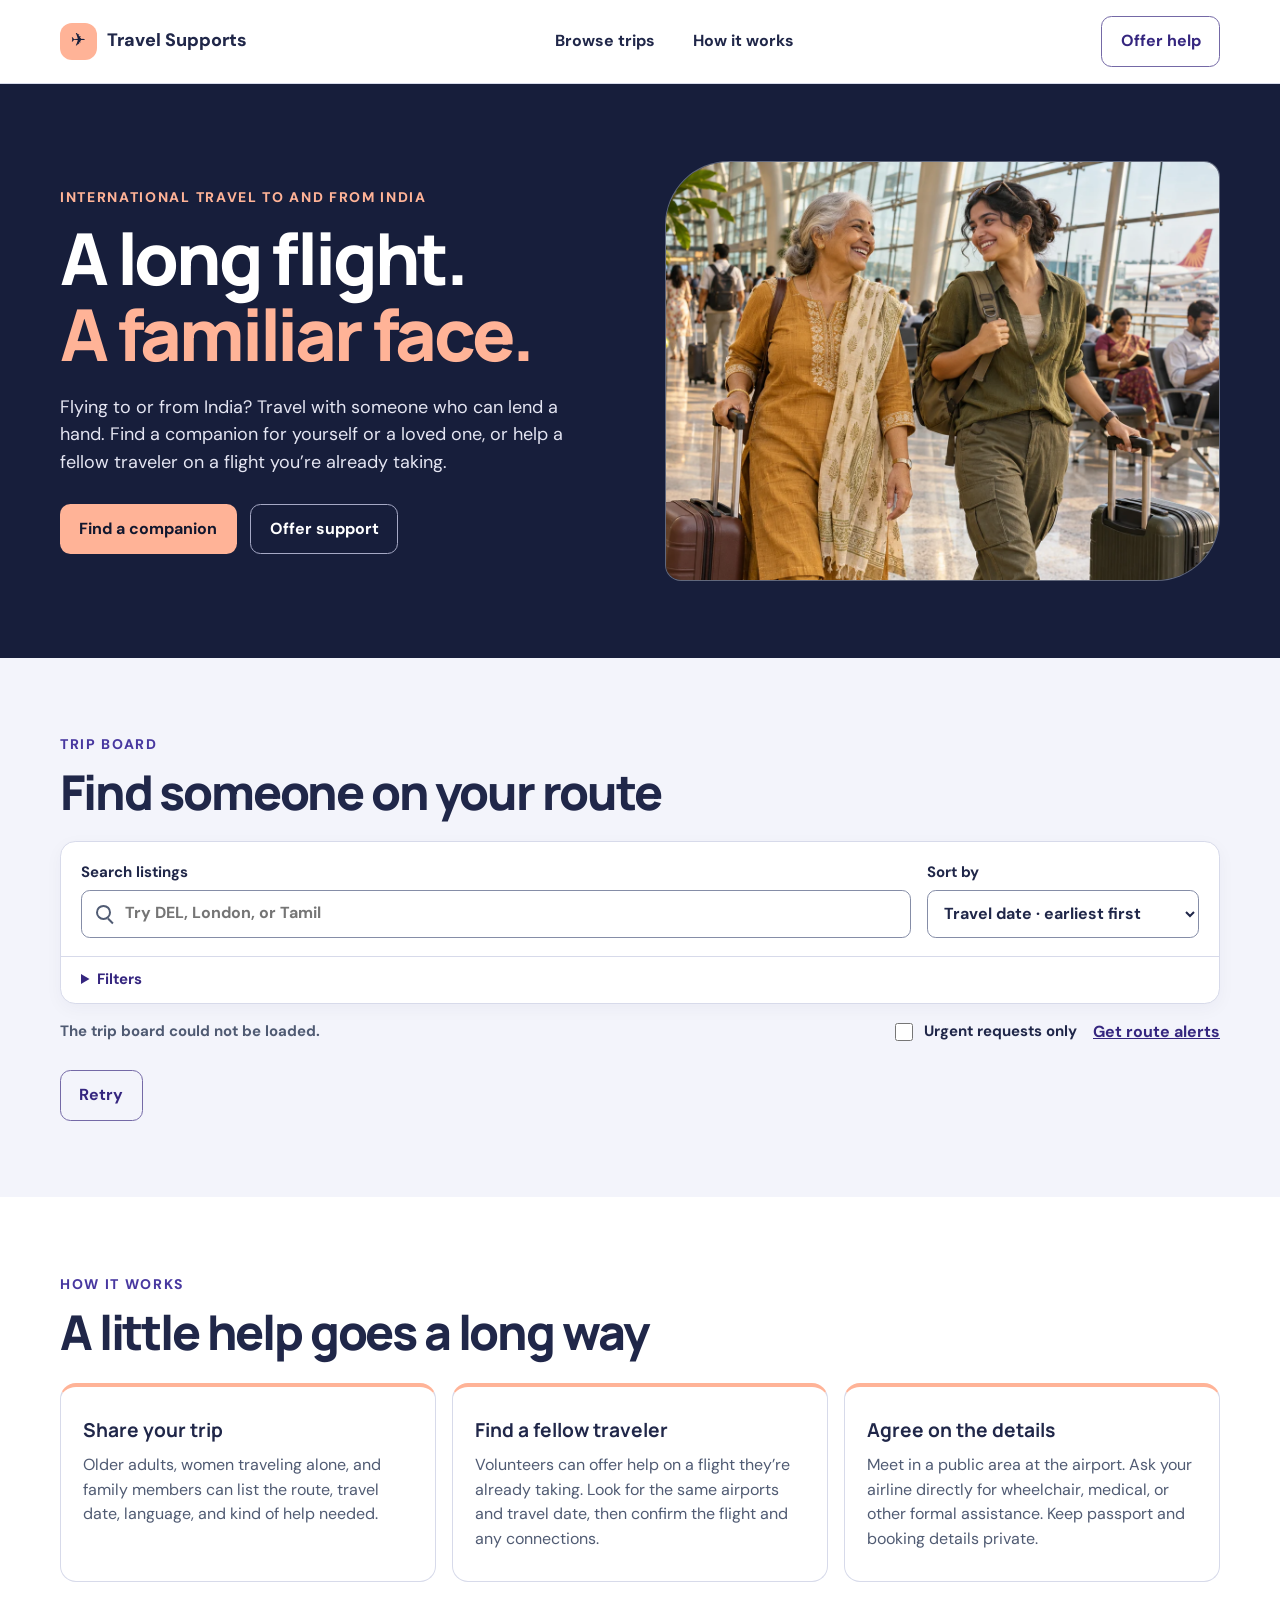
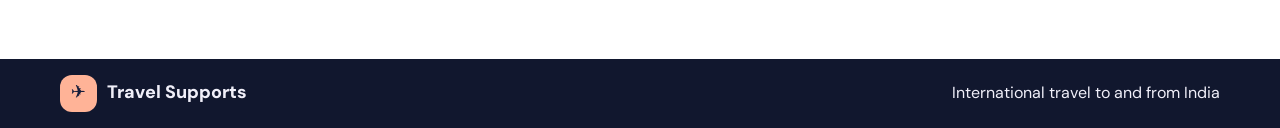
==== commit 74c77a9c: "Add urgent trips, route alerts, reports and check-ins" ====
--- a/web/index.html
+++ b/web/index.html
@@ -7,8 +7,8 @@
 <meta name="description" content="Find a companion or help a fellow traveler on an international flight to or from India.">
 <link rel="preconnect" href="https://fonts.googleapis.com">
 <link rel="stylesheet" href="https://fonts.googleapis.com/css2?family=DM+Sans:wght@400;500;600;700&family=Manrope:wght@600;700;800&display=swap">
-<link rel="stylesheet" href="style.css?v=10">
-<script defer src="app.js?v=10"></script>
+<link rel="stylesheet" href="style.css?v=11">
+<script defer src="app.js?v=11"></script>
 </head>
 <body>
 <a class="skip-link" href="#main">Skip to content</a>
@@ -29,6 +29,7 @@
 <div class="registration-body">
 <section class="registration-step" aria-labelledby="routeHeading">
 <h3 id="routeHeading" tabindex="-1">Where are you flying?</h3>
+<p id="linkedRequestHint" hidden>This offer is linked to the request below. Keep the same airports and date.</p>
 <div class="fields route-fields">
 <label>Travel direction<select name="direction" required><option value="outbound">India to another country</option><option value="inbound">Another country to India</option></select></label>
 <label>Departure date<input name="date" type="date" required></label>
@@ -116,14 +117,18 @@
 </form>
 </details>
 </div>
-<p id="registrationStatus" role="status" tabindex="-1" hidden></p><p id="count" class="trip-count" role="status"></p><div id="tripResults" class="trip-results" hidden>
+<p id="registrationStatus" role="status" tabindex="-1" hidden></p><div class="trip-board-actions">
+<p id="count" class="trip-count" role="status"></p>
+<label class="urgent-filter"><input id="urgentTrips" type="checkbox"> Urgent requests only</label>
+<a href="alerts.html">Get route alerts</a>
+</div><div id="tripResults" class="trip-results" hidden>
 <table class="trip-table" role="table" aria-label="Upcoming trips">
 <thead role="rowgroup"><tr role="row">
 <th role="columnheader" scope="col">Travel date</th>
 <th role="columnheader" scope="col">Route</th>
 <th role="columnheader" scope="col">Trip type</th>
 <th role="columnheader" scope="col">Languages spoken</th>
-<th role="columnheader" scope="col">Share</th>
+<th role="columnheader" scope="col">Actions</th>
 </tr></thead>
 <tbody id="tripRows" role="rowgroup"></tbody>
 </table>
@@ -139,6 +144,16 @@
 </div>
 <p id="publicShareStatus" role="status"></p>
 </section>
+<section id="reportListing" class="outreach card" aria-labelledby="reportTitle" hidden>
+<h3 id="reportTitle" tabindex="-1">Report a listing</h3>
+<p id="reportRoute"></p>
+<form id="reportForm">
+<label>Reason<select name="reason" required><option value="">Select a reason</option><option>Suspicious listing</option><option>Inappropriate message</option><option>Unexpected fee</option><option>Other</option></select></label>
+<label>Details (optional)<textarea name="note" maxlength="400" rows="3" placeholder="Leave out booking details or contact information"></textarea></label>
+<div class="actions outreach-actions"><button type="submit">Send report</button><button type="button" id="closeReport" class="outline">Close</button></div>
+</form>
+<p id="reportStatus" role="status"></p>
+</section>
 <button id="retryTrips" class="outline board-more" type="button" hidden>Retry</button>
 </div></section>
 <section id="how" class="wrap guide">
--- a/web/style.css
+++ b/web/style.css
@@ -383,3 +383,16 @@
 #invitationLinks a, #adminCards li a { margin-inline: .5rem; }
 #meetingForm { margin-top: 1rem; }
 #registrationStatus a { text-decoration: underline; font-weight: 700; }
+
+.trip-board-actions { display: flex; flex-wrap: wrap; align-items: center; gap: .55rem 1rem; margin-block: 1rem .6rem; }
+.trip-board-actions .trip-count { margin: 0 auto 0 0; }
+.trip-board-actions a { color: var(--purple-deep); font-weight: 700; text-decoration: underline; }
+.urgent-filter { flex-direction: row; align-items: center; gap: .5rem; }
+.urgent-filter input { width: 1.15rem; height: 1.15rem; min-height: 0; accent-color: var(--purple); }
+.trip-date-block { display: grid; justify-items: start; gap: .3rem; }
+.trip-urgent { background: #fff0db; color: #734000; border-radius: .4rem; padding: .2rem .4rem; font-size: .875rem; font-weight: 700; }
+.trip-row-actions { display: flex; flex-wrap: wrap; justify-content: flex-end; gap: .35rem; }
+#reportForm label + label, #afterTrip label + label, #afterTrip button { margin-top: .7rem; }
+@media (max-width: 820px) {
+  .trip-row-actions { justify-content: flex-start; }
+}
